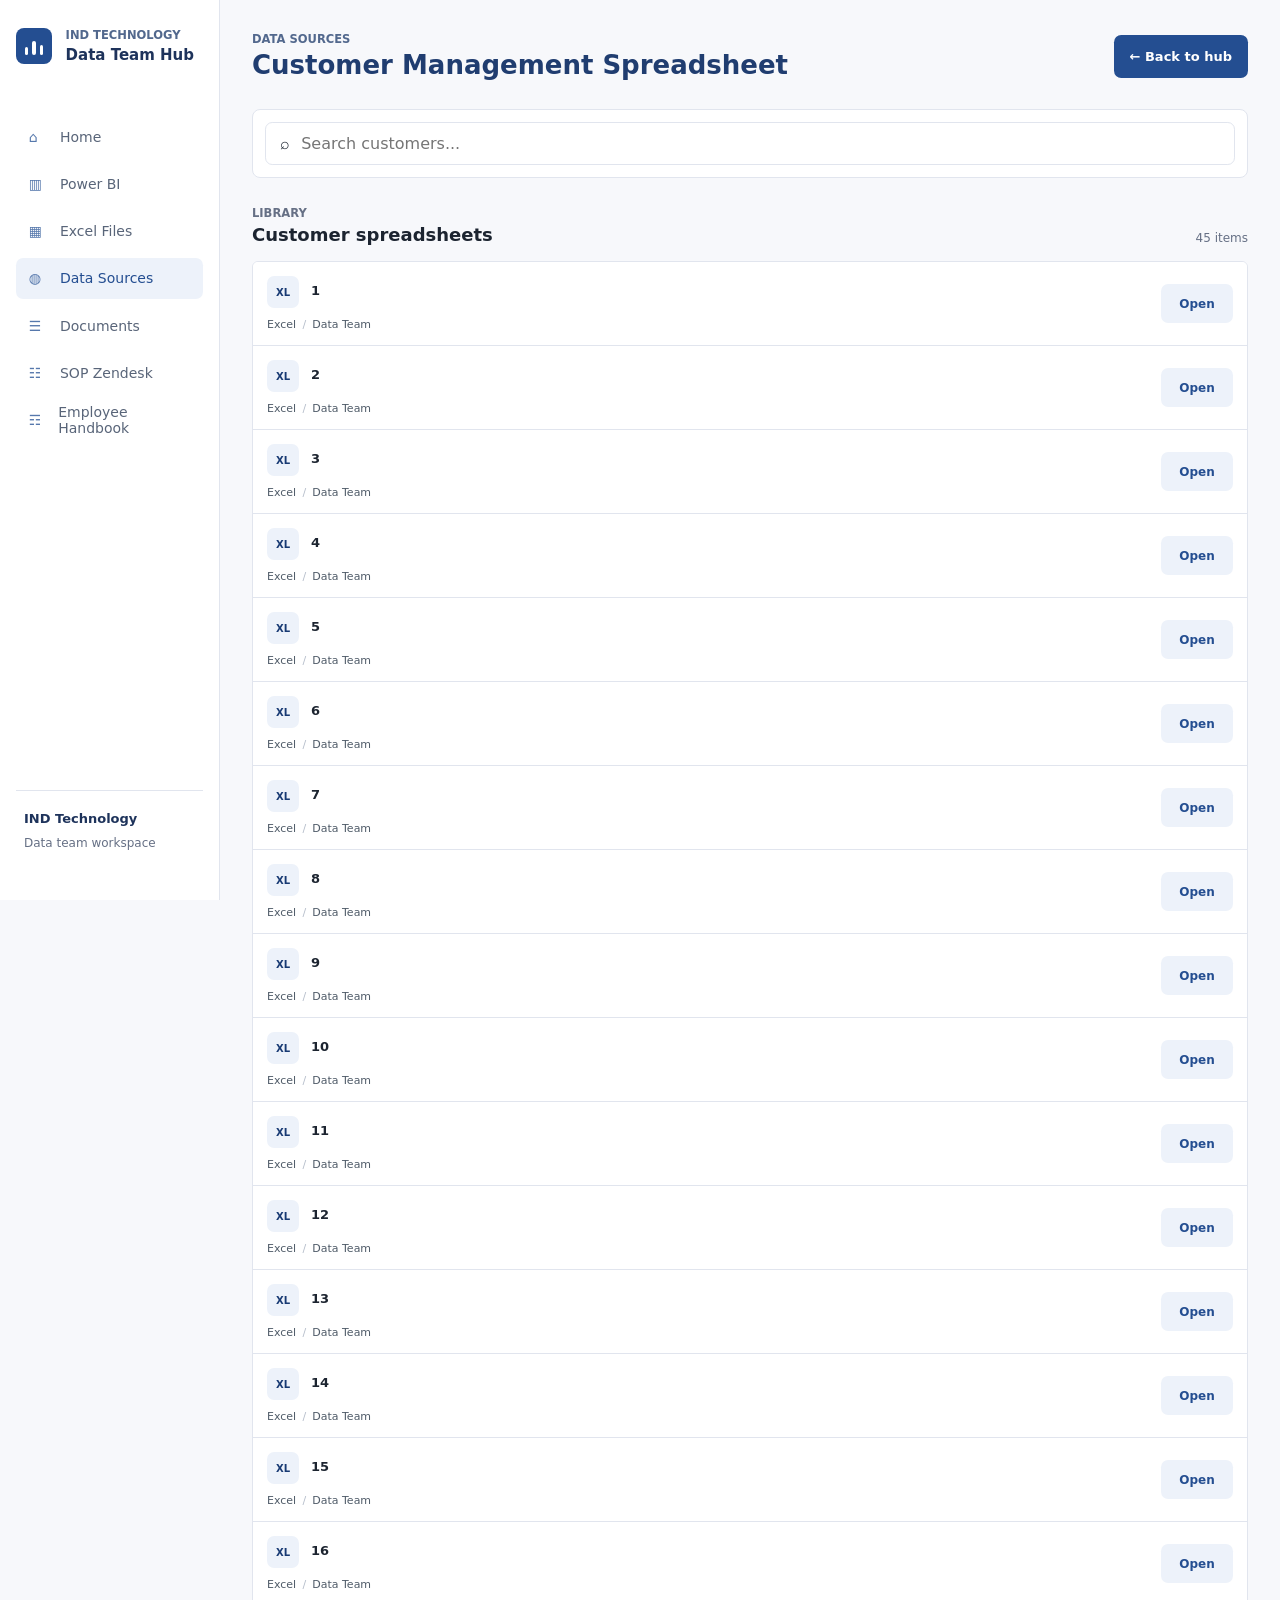
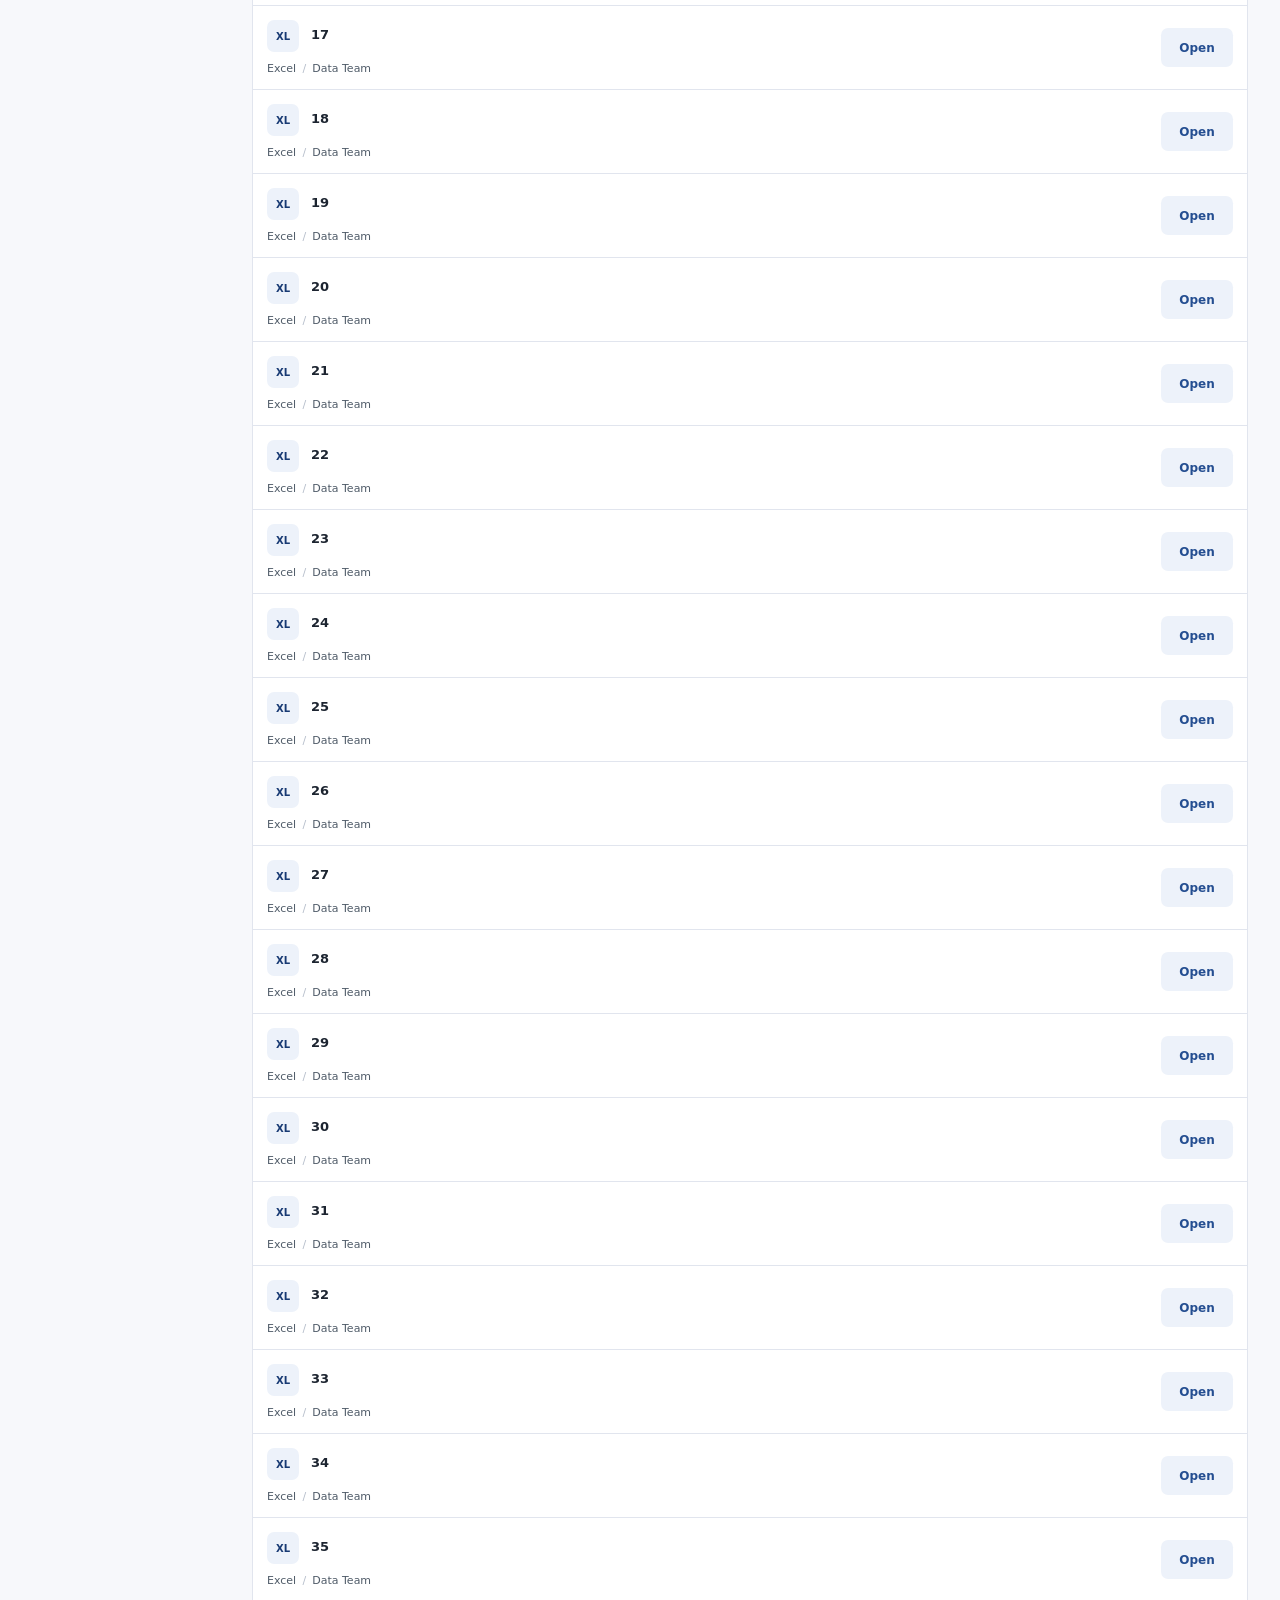
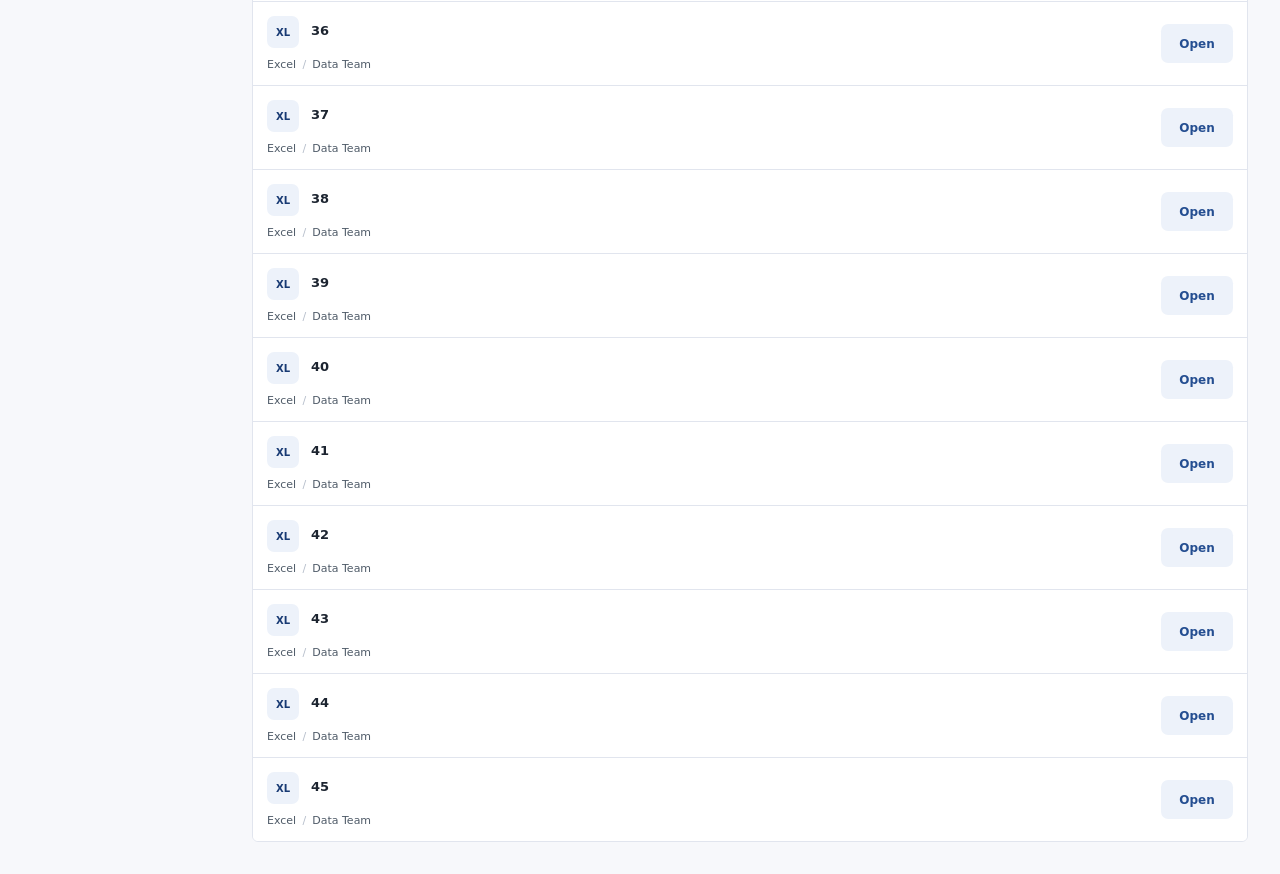
==== customer_management.html @ 73b60692 "Add Customer Management Spreadsheet list page" ====
<!doctype html>
<html lang="en">
  <head>
    <meta charset="utf-8" />
    <meta name="viewport" content="width=device-width, initial-scale=1" />
    <title>Customer Management Spreadsheet | Data Team Hub</title>
    <link rel="stylesheet" href="styles.css" />
    <link rel="stylesheet" href="ind-theme.css" />
  </head>
  <body>
    <div class="app-shell">
      <aside class="sidebar" aria-label="Data Team Hub navigation">
        <div class="brand">
          <div class="brand-mark" aria-hidden="true">
            <span></span>
            <span></span>
            <span></span>
          </div>
          <div>
            <p class="eyebrow">IND Technology</p>
            <h1>Data Team Hub</h1>
          </div>
        </div>

        <nav class="nav-list" aria-label="Hub sections">
          <a class="nav-item" href="index.html">
            <span class="icon" aria-hidden="true">⌂</span>
            Home
          </a>
          <a class="nav-item" href="index.html#power-bi">
            <span class="icon" aria-hidden="true">▥</span>
            Power BI
          </a>
          <a class="nav-item" href="index.html#excel">
            <span class="icon" aria-hidden="true">▦</span>
            Excel Files
          </a>
          <a class="nav-item active" href="index.html#data-sources">
            <span class="icon" aria-hidden="true">◍</span>
            Data Sources
          </a>
          <a class="nav-item" href="index.html#docs">
            <span class="icon" aria-hidden="true">☰</span>
            Documents
          </a>
          <a class="nav-item" href="sop.html">
            <span class="icon" aria-hidden="true">&#9783;</span>
            SOP Zendesk
          </a>
          <a class="nav-item" href="https://indthandbook.com/login/" target="_blank" rel="noopener noreferrer">
            <span class="icon" aria-hidden="true">&#9782;</span>
            Employee Handbook
          </a>
        </nav>

        <div class="sidebar-note">
          <p>IND Technology</p>
          <span>Data team workspace</span>
        </div>
      </aside>

      <main class="main">
        <header class="topbar">
          <div>
            <p class="eyebrow">Data Sources</p>
            <h2>Customer Management Spreadsheet</h2>
          </div>
          <a class="primary-button" href="index.html">&#8592; Back to hub</a>
        </header>

        <section class="toolbar" aria-label="Search">
          <label class="search-box">
            <span aria-hidden="true">⌕</span>
            <input id="customerSearch" type="search" placeholder="Search customers..." />
          </label>
        </section>

        <section class="content-grid" style="grid-template-columns: 1fr;">
          <div class="resource-area">
          <div class="section-heading">
            <div>
              <p class="eyebrow">Library</p>
              <h3>Customer spreadsheets</h3>
            </div>
            <span id="customerCount">0 items</span>
          </div>
          <div class="resource-grid" id="customerList" aria-live="polite"></div>
          <div class="empty-state" id="customerEmpty" hidden>
            <h3>No matching customers</h3>
            <p>Try a different keyword.</p>
          </div>
          </div>
        </section>
      </main>
    </div>

    <script>
      // Replace each name and url with the real customer name and Excel link
      const customerSheets = [
        { name: "1", url: "#" },
        { name: "2", url: "#" },
        { name: "3", url: "#" },
        { name: "4", url: "#" },
        { name: "5", url: "#" },
        { name: "6", url: "#" },
        { name: "7", url: "#" },
        { name: "8", url: "#" },
        { name: "9", url: "#" },
        { name: "10", url: "#" },
        { name: "11", url: "#" },
        { name: "12", url: "#" },
        { name: "13", url: "#" },
        { name: "14", url: "#" },
        { name: "15", url: "#" },
        { name: "16", url: "#" },
        { name: "17", url: "#" },
        { name: "18", url: "#" },
        { name: "19", url: "#" },
        { name: "20", url: "#" },
        { name: "21", url: "#" },
        { name: "22", url: "#" },
        { name: "23", url: "#" },
        { name: "24", url: "#" },
        { name: "25", url: "#" },
        { name: "26", url: "#" },
        { name: "27", url: "#" },
        { name: "28", url: "#" },
        { name: "29", url: "#" },
        { name: "30", url: "#" },
        { name: "31", url: "#" },
        { name: "32", url: "#" },
        { name: "33", url: "#" },
        { name: "34", url: "#" },
        { name: "35", url: "#" },
        { name: "36", url: "#" },
        { name: "37", url: "#" },
        { name: "38", url: "#" },
        { name: "39", url: "#" },
        { name: "40", url: "#" },
        { name: "41", url: "#" },
        { name: "42", url: "#" },
        { name: "43", url: "#" },
        { name: "44", url: "#" },
        { name: "45", url: "#" }
      ];

      const list = document.querySelector("#customerList");
      const search = document.querySelector("#customerSearch");
      const count = document.querySelector("#customerCount");
      const empty = document.querySelector("#customerEmpty");

      function escapeHtml(value) {
        return String(value ?? "")
          .replaceAll("&", "&amp;")
          .replaceAll("<", "&lt;")
          .replaceAll(">", "&gt;")
          .replaceAll('"', "&quot;")
          .replaceAll("'", "&#039;");
      }

      function safeUrl(url) {
        try {
          const parsed = new URL(url);
          return parsed.protocol === "https:" ? parsed.href : "";
        } catch {
          return "";
        }
      }

      function renderCustomers() {
        const keyword = search.value.trim().toLowerCase();
        const visible = customerSheets.filter((item) => item.name.toLowerCase().includes(keyword));
        count.textContent = `${visible.length} ${visible.length === 1 ? "item" : "items"}`;
        empty.hidden = visible.length > 0;
        list.innerHTML = visible
          .map((item) => {
            const url = safeUrl(item.url);
            const action = url
              ? `<a class="open-link" href="${escapeHtml(url)}" target="_blank" rel="noreferrer">Open</a>`
              : `<a class="open-link" href="#" onclick="return false">Open</a>`;
            return `
              <article class="resource-card">
                <div class="card-top">
                  <div class="card-icon" aria-hidden="true">XL</div>
                  <div><h4>${escapeHtml(item.name)}</h4></div>
                </div>
                <div class="meta-row">
                  <span>Excel</span>
                  <span>Data Team</span>
                </div>
                ${action}
              </article>`;
          })
          .join("");
      }

      search.addEventListener("input", renderCustomers);
      renderCustomers();
    </script>
  </body>
</html>
---- styles.css ----
:root {
  --bg: #f6f7f4;
  --panel: #ffffff;
  --panel-soft: #eef3ef;
  --ink: #1c2430;
  --muted: #697383;
  --line: #d9dfd7;
  --accent: #0c7a75;
  --accent-dark: #075f5b;
  --warning: #b55b26;
  --blue: #3b6ea8;
  --green: #287a45;
  --shadow: 0 18px 50px rgba(25, 38, 52, 0.1);
  font-family: Inter, ui-sans-serif, system-ui, -apple-system, BlinkMacSystemFont, "Segoe UI", sans-serif;
}


* {
  box-sizing: border-box;
}

body {
  margin: 0;
  min-height: 100vh;
  background:
    linear-gradient(135deg, rgba(12, 122, 117, 0.08), transparent 32rem),
    var(--bg);
  color: var(--ink);
}

button,
input,
select,
textarea {
  font: inherit;
}

a {
  color: inherit;
  text-decoration: none;
}

.app-shell {
  display: grid;
  grid-template-columns: 17rem minmax(0, 1fr);
  min-height: 100vh;
}

.sidebar {
  position: sticky;
  top: 0;
  height: 100vh;
  display: flex;
  flex-direction: column;
  gap: 1.5rem;
  padding: 1.25rem;
  background: #16212c;
  color: #f8faf8;
}

.brand {
  display: flex;
  align-items: center;
  gap: 0.85rem;
}

.brand-mark {
  width: 2.8rem;
  height: 2.8rem;
  display: grid;
  grid-template-columns: repeat(3, 1fr);
  align-items: end;
  gap: 0.25rem;
  padding: 0.55rem;
  border-radius: 0.5rem;
  background: #f6c85f;
}

.brand-mark span {
  display: block;
  border-radius: 0.2rem;
  background: #16212c;
}

.brand-mark span:nth-child(1) {
  height: 42%;
}

.brand-mark span:nth-child(2) {
  height: 75%;
}

.brand-mark span:nth-child(3) {
  height: 58%;
}

.eyebrow {
  margin: 0 0 0.25rem;
  color: var(--muted);
  font-size: 0.72rem;
  font-weight: 800;
  letter-spacing: 0;
  text-transform: uppercase;
}

.sidebar .eyebrow {
  color: #9fafbe;
}

h1,
h2,
h3,
p {
  margin-top: 0;
}

h1 {
  margin-bottom: 0;
  font-size: 1.15rem;
}

.nav-list {
  display: grid;
  gap: 0.35rem;
}

.nav-item {
  display: flex;
  align-items: center;
  gap: 0.7rem;
  min-height: 2.6rem;
  padding: 0 0.8rem;
  border-radius: 0.45rem;
  color: #cdd6df;
}

.nav-item:hover,
.nav-item.active {
  background: rgba(255, 255, 255, 0.1);
  color: #ffffff;
}

.icon {
  width: 1.25rem;
  color: #f6c85f;
}

.sidebar-note {
  margin-top: auto;
  padding: 1rem;
  border: 1px solid rgba(255, 255, 255, 0.14);
  border-radius: 0.5rem;
  background: rgba(255, 255, 255, 0.06);
}

.sidebar-note p {
  margin-bottom: 0.35rem;
  font-weight: 800;
}

.sidebar-note span {
  color: #c8d2dc;
  font-size: 0.88rem;
  line-height: 1.45;
}

.main {
  padding: 1.4rem;
}

.topbar,
.hero-panel,
.tool-strip,
.toolbar,
.content-grid {
  max-width: 78rem;
  margin: 0 auto;
}

.topbar {
  display: flex;
  align-items: center;
  justify-content: space-between;
  gap: 1rem;
  margin-bottom: 1rem;
}

.topbar h2 {
  max-width: 48rem;
  margin-bottom: 0;
  font-size: 1.75rem;
  line-height: 1.05;
}

.primary-button,
.secondary-button,
.icon-button {
  border: 0;
  border-radius: 0.45rem;
  cursor: pointer;
}

.primary-button {
  display: inline-flex;
  align-items: center;
  justify-content: center;
  gap: 0.45rem;
  min-height: 2.7rem;
  padding: 0 1rem;
  background: var(--accent);
  color: #ffffff;
  font-weight: 800;
}

.primary-button:hover {
  background: var(--accent-dark);
}

.secondary-button {
  min-height: 2.7rem;
  padding: 0 1rem;
  background: #e7ece7;
  color: var(--ink);
  font-weight: 800;
}

.icon-button {
  width: 2.25rem;
  height: 2.25rem;
  background: #edf1ee;
  color: var(--ink);
  font-size: 1.35rem;
}

.hero-panel {
  display: grid;
  grid-template-columns: minmax(0, 1fr) 25rem;
  gap: 1rem;
  padding: 1.4rem;
  border: 1px solid var(--line);
  border-radius: 0.5rem;
  background:
    radial-gradient(circle at 88% 8%, rgba(246, 200, 95, 0.28), transparent 16rem),
    linear-gradient(135deg, #ffffff, #eef4f2);
  box-shadow: var(--shadow);
}

.hero-copy h3 {
  max-width: 44rem;
  margin-bottom: 0;
  font-size: 1.65rem;
  line-height: 1.05;
}

.status-pill {
  display: inline-flex;
  min-height: 1.9rem;
  align-items: center;
  padding: 0 0.7rem;
  border-radius: 999px;
  background: #dcefeb;
  color: var(--accent-dark);
  font-weight: 800;
  font-size: 0.82rem;
}

.quick-stats {
  display: grid;
  grid-template-columns: repeat(3, 1fr);
  gap: 0.65rem;
  align-content: end;
}

.quick-stats article {
  min-height: 7rem;
  padding: 1rem;
  border: 1px solid var(--line);
  border-radius: 0.45rem;
  background: rgba(255, 255, 255, 0.72);
}

.quick-stats span {
  display: block;
  margin-bottom: 0.4rem;
  font-size: 2rem;
  font-weight: 900;
}

.quick-stats p {
  margin-bottom: 0;
  color: var(--muted);
}

.toolbar {
  display: flex;
  align-items: center;
  justify-content: space-between;
  gap: 1rem;
  margin-top: 1rem;
  padding: 0.8rem;
  border: 1px solid var(--line);
  border-radius: 0.5rem;
  background: rgba(255, 255, 255, 0.78);
}

.tool-strip {
  margin-top: 1rem;
  padding: 1rem;
  border: 1px solid var(--line);
  border-radius: 0.5rem;
  background: rgba(255, 255, 255, 0.86);
}

.tool-grid {
  display: grid;
  grid-template-columns: repeat(3, minmax(0, 1fr));
  gap: 0.8rem;
}

.tool-card {
  display: grid;
  gap: 1rem;
  min-height: 12rem;
  padding: 1rem;
  border: 1px solid var(--line);
  border-radius: 0.5rem;
  background: #ffffff;
}

.tool-type {
  display: inline-flex;
  min-height: 1.7rem;
  align-items: center;
  padding: 0 0.55rem;
  border-radius: 999px;
  background: #dcefeb;
  color: var(--accent-dark);
  font-size: 0.78rem;
  font-weight: 900;
}

.tool-card h4 {
  margin: 0.75rem 0 0.35rem;
  font-size: 1.1rem;
}

.tool-card p {
  margin-bottom: 0;
  color: var(--muted);
  line-height: 1.45;
}

.tool-action {
  align-self: end;
  display: inline-flex;
  align-items: center;
  justify-content: center;
  min-height: 2.5rem;
  border: 0;
  border-radius: 0.45rem;
  background: var(--accent);
  color: #ffffff;
  cursor: pointer;
  font-weight: 900;
}

.tool-action:hover {
  background: var(--accent-dark);
}

.tool-action.missing-link-button {
  background: #dbe1de;
  color: #6f7a84;
}

.search-box {
  flex: 1;
  display: flex;
  align-items: center;
  gap: 0.6rem;
  min-width: 12rem;
  min-height: 2.7rem;
  padding: 0 0.85rem;
  border: 1px solid var(--line);
  border-radius: 0.45rem;
  background: #ffffff;
}

.search-box input {
  width: 100%;
  border: 0;
  outline: 0;
  color: var(--ink);
}

.filter-tabs {
  display: flex;
  flex-wrap: wrap;
  gap: 0.45rem;
}

.filter-tabs button {
  min-height: 2.45rem;
  padding: 0 0.8rem;
  border: 1px solid var(--line);
  border-radius: 999px;
  background: #ffffff;
  color: var(--muted);
  cursor: pointer;
  font-weight: 800;
}

.filter-tabs button.active {
  border-color: var(--accent);
  background: #dcefeb;
  color: var(--accent-dark);
}

.content-grid {
  display: grid;
  grid-template-columns: minmax(0, 1fr) 21rem;
  gap: 1rem;
  margin-top: 1rem;
}

.resource-area,
.side-panel section {
  border: 1px solid var(--line);
  border-radius: 0.5rem;
  background: rgba(255, 255, 255, 0.86);
}

.resource-area {
  padding: 1rem;
}

.side-panel {
  display: grid;
  align-content: start;
  gap: 1rem;
}

.side-panel section {
  padding: 1rem;
}

.section-heading {
  display: flex;
  align-items: end;
  justify-content: space-between;
  gap: 1rem;
  margin-bottom: 1rem;
}

.section-heading h3 {
  margin-bottom: 0;
  font-size: 1.25rem;
}

.section-heading > span {
  color: var(--muted);
  font-weight: 800;
}

.resource-grid {
  display: grid;
  grid-template-columns: repeat(2, minmax(0, 1fr));
  gap: 0.8rem;
}

.resource-card {
  display: grid;
  gap: 0.85rem;
  min-height: 13.5rem;
  padding: 1rem;
  border: 1px solid var(--line);
  border-radius: 0.5rem;
  background: var(--panel);
}

.resource-card:hover {
  border-color: rgba(12, 122, 117, 0.55);
  box-shadow: 0 12px 30px rgba(31, 46, 60, 0.08);
}

.card-top {
  display: flex;
  align-items: flex-start;
  gap: 0.75rem;
}

.card-icon {
  width: 2.6rem;
  height: 2.6rem;
  display: grid;
  place-items: center;
  flex: 0 0 auto;
  border-radius: 0.45rem;
  background: var(--panel-soft);
  color: var(--accent-dark);
  font-weight: 900;
}

.resource-card h4 {
  margin: 0 0 0.25rem;
  font-size: 1.05rem;
}

.resource-card p {
  margin-bottom: 0;
  color: var(--muted);
  line-height: 1.45;
}

.meta-row,
.tag-row {
  display: flex;
  flex-wrap: wrap;
  gap: 0.4rem;
}

.meta-row span,
.tag-row span {
  display: inline-flex;
  min-height: 1.75rem;
  align-items: center;
  padding: 0 0.55rem;
  border-radius: 999px;
  background: #edf1ee;
  color: #4f5b68;
  font-size: 0.8rem;
  font-weight: 800;
}

.open-link {
  align-self: end;
  display: inline-flex;
  align-items: center;
  justify-content: center;
  min-height: 2.45rem;
  border-radius: 0.45rem;
  background: #16212c;
  color: #ffffff;
  font-weight: 800;
}

.open-link.missing-link-button {
  background: #dbe1de;
  color: #6f7a84;
}

.open-link.missing-link-button:hover {
  background: #cfd8d4;
  color: #354150;
}

button.quick-link {
  width: 100%;
  border: 1px solid var(--line);
  color: inherit;
  cursor: pointer;
  text-align: left;
}

.quick-links {
  display: grid;
  gap: 0.55rem;
}

.quick-link {
  display: grid;
  gap: 0.25rem;
  padding: 0.8rem;
  border: 1px solid var(--line);
  border-radius: 0.45rem;
  background: #ffffff;
}

.quick-link strong {
  font-size: 0.95rem;
}

.quick-link span {
  color: var(--muted);
  font-size: 0.82rem;
}

.contact-list {
  display: grid;
  gap: 0.75rem;
  padding: 0;
  margin: 0;
  list-style: none;
}

.contact-list li {
  display: grid;
  gap: 0.25rem;
}

.contact-list span {
  color: var(--accent-dark);
  font-weight: 900;
}

.contact-list p {
  margin-bottom: 0;
  color: var(--muted);
  line-height: 1.4;
}

.empty-state {
  padding: 2.5rem 1rem;
  text-align: center;
  color: var(--muted);
}

.resource-dialog {
  width: min(35rem, calc(100vw - 2rem));
  border: 0;
  border-radius: 0.5rem;
  padding: 0;
  box-shadow: var(--shadow);
}

.resource-dialog::backdrop {
  background: rgba(22, 33, 44, 0.55);
}

.resource-dialog form {
  display: grid;
  gap: 0.9rem;
  padding: 1.25rem;
}

.dialog-header {
  display: flex;
  align-items: center;
  justify-content: space-between;
}

.dialog-header h3 {
  margin-bottom: 0;
}

.resource-dialog label {
  display: grid;
  gap: 0.35rem;
  color: #354150;
  font-weight: 800;
}

.resource-dialog input,
.resource-dialog select,
.resource-dialog textarea {
  width: 100%;
  border: 1px solid var(--line);
  border-radius: 0.45rem;
  padding: 0.7rem 0.75rem;
  color: var(--ink);
}

.dialog-actions {
  display: flex;
  justify-content: space-between;
  gap: 0.75rem;
}

@media (max-width: 980px) {
  .app-shell,
  .hero-panel,
  .tool-grid,
  .content-grid {
    grid-template-columns: 1fr;
  }

  .sidebar {
    position: static;
    height: auto;
  }

  .nav-list {
    grid-template-columns: repeat(2, minmax(0, 1fr));
  }

  .toolbar,
  .topbar {
    align-items: stretch;
    flex-direction: column;
  }
}

@media (max-width: 680px) {
  .main {
    padding: 1rem;
  }

  .resource-grid,
  .quick-stats,
  .nav-list {
    grid-template-columns: 1fr;
  }

  .dialog-actions {
    flex-direction: column-reverse;
  }
}
---- ind-theme.css ----
/* IND workspace theme. */
.nav-group { min-width: 0; }
.nav-group > summary { cursor: pointer; list-style: none; }
.nav-group > summary::-webkit-details-marker { display: none; }
.nav-chevron { margin-left: auto; flex: 0 0 12px; text-align: center; font-size: 22px; line-height: 1; transition: transform 150ms ease; }
.nav-group[open] .nav-chevron { transform: rotate(90deg); }
.nav-group[open] > summary { color: #244e91; background: #edf2fa; }
.nav-submenu { margin: 6px 0 8px 22px; padding-left: 12px; border-left: 1px solid #d5deed; display: grid; gap: 4px; }
.nav-submenu .nav-item { font-size: 13px; min-height: 36px; padding: 8px 10px; line-height: 1.4; overflow-wrap: anywhere; }
.nav-group > summary:focus-visible { outline: 3px solid #8274ad; outline-offset: 3px; }
@media(prefers-reduced-motion: reduce) { .nav-chevron { transition: none; } }
.sop-page { max-width: 1060px; margin: 0 auto; padding: 32px 20px; min-height: calc(100vh - 100px); }
.back-link { display: inline-block; color: #244e91; font-size: 13px; margin-bottom: 32px; }
.sop-page-header { margin-bottom: 28px; }
.sop-page-header h1 { font-size: 28px; color: #203d70; }
.sop-section { max-width: 78rem; margin: 0 auto 28px; scroll-margin-top: 20px; }
.sop-search { max-width: 480px; margin-bottom: 16px; font-size: 12px; }
.sop-list { background: white; border: 1px solid var(--line); border-radius: 6px; overflow: hidden; }
.sop-row { display: flex; align-items: center; gap: 16px; padding: 16px; border-bottom: 1px solid var(--line); }
.sop-row:last-child { border-bottom: 0; }
.sop-number { flex: 0 0 40px; color: #6a5995; font-size: 12px; font-weight: 600; }
.sop-title { flex: 1; min-width: 0; }
.sop-title h4 { margin: 0 0 5px; font-size: 14px; line-height: 1.4; overflow-wrap: anywhere; }
.sop-title p, .save-note { margin: 0; color: var(--muted); font-size: 12px; line-height: 1.5; }
.sop-actions { display: flex; gap: 8px; flex-wrap: wrap; }
.word-link { display: inline-flex; align-items: center; justify-content: center; }
@media(max-width:650px) { .sop-row { flex-wrap: wrap; gap: 12px; } .sop-title { flex-basis: calc(100% - 60px); } .sop-actions { width: 100%; } .sop-actions > * { flex: 1; } }
body { background: #f7f8fb; }
:root { --accent: #244e91; --accent-dark: #183a73; --line: #e1e5ee; --muted: #667085; --panel-soft: #edf2fa; --shadow: none; }
.app-shell { grid-template-columns: 220px minmax(0, 1fr); }
.sidebar { background: white; color: #1e335b; border-right: 1px solid var(--line); padding: 28px 16px; }
.sidebar .eyebrow { color: #52688d; }
.brand { align-items: flex-start; }
.brand-mark { background: #244e91; width: 36px; height: 36px; }
.brand-mark span { background: white; }
.brand h1 { font-size: 15px; }
.nav-list { margin-top: 28px; }
.nav-item { color: #596579; font-size: 14px; }
.nav-item.active, .nav-item:hover { background: #edf2fa; color: #244e91; }
.icon { color: #5678ac; }
.sidebar-note { border: 0; border-top: 1px solid var(--line); border-radius: 0; background: transparent; padding: 20px 8px; }
.sidebar-note p { font-size: 13px; }
.sidebar-note span { color: #667085; font-size: 12px; }
.main { padding: 32px; min-width: 0; }
.topbar { margin-bottom: 28px; }
.topbar .eyebrow { color: #52688d; }
.topbar h2 { font-size: 26px; line-height: 1.2; color: #203d70; }
.primary-button, .secondary-button { font-size: 13px; font-weight: 600; }
.hero-panel { border: 0; border-left: 4px solid #8274ad; border-radius: 0; background: #eef2f9; padding: 24px; grid-template-columns: minmax(0, 1fr) 280px; align-items: center; }
.hero-copy h3 { font-size: 22px; line-height: 1.35; color: #203d70; }
.status-pill { background: transparent; color: #6a5995; padding: 0; border-radius: 0; font-size: 11px; margin-bottom: 10px; }
.quick-stats article { background: transparent; border: 0; border-left: 1px solid #cdd7e7; border-radius: 0; min-height: 60px; padding: 4px 12px; }
.quick-stats span { font-size: 23px; color: #244e91; }
.quick-stats p { font-size: 11px; }
.tool-strip { padding: 30px 0; border: 0; border-radius: 0; background: transparent; }
.section-heading h3 { font-size: 18px; }
.section-heading > span { font-size: 12px; font-weight: 500; }
.tool-grid { grid-template-columns: repeat(3, minmax(0, 1fr)); }
.tool-card { border-top: 3px solid #244e91; min-height: 180px; gap: 18px; }
.tool-card:nth-child(2) { border-top-color: #8274ad; }
.tool-card:nth-child(3) { border-top-color: #38938d; }
.tool-card h4 { font-size: 16px; line-height: 1.4; overflow-wrap: anywhere; }
.tool-card p { font-size: 13px; }
.tool-type { background: transparent; color: #667085; padding: 0; font-size: 10px; border-radius: 0; min-height: auto; text-transform: uppercase; }
.tool-action { font-size: 13px; font-weight: 600; }
.toolbar { flex-wrap: wrap; background: white; padding: 12px; }
.search-box { min-width: min(100%, 240px); }
.filter-tabs { gap: 4px; }
.filter-tabs button { border: 0; border-radius: 4px; font-size: 12px; font-weight: 600; padding: 0 10px; }
.filter-tabs button.active { background: #edf2fa; color: #244e91; }
.content-grid { grid-template-columns: minmax(0, 1fr) 240px; gap: 24px; margin-top: 28px; }
.resource-area, .side-panel section { border: 0; border-radius: 0; background: transparent; padding: 0; }
.resource-grid { grid-template-columns: 1fr; gap: 0; background: white; border: 1px solid var(--line); border-radius: 6px; overflow: hidden; }
.resource-card { grid-template-columns: minmax(0, 1fr) 72px; align-items: center; min-height: 76px; border: 0; border-bottom: 1px solid var(--line); border-radius: 0; gap: 10px; padding: 14px; }
.resource-card:last-child { border-bottom: 0; }
.resource-card:hover { box-shadow: none; background: #f9faff; }
.resource-card h4 { font-size: 13px; overflow-wrap: anywhere; }
.resource-card .card-top p { display: none; }
.resource-card .meta-row { grid-column: 1; }
.meta-row span { background: transparent; padding: 0; min-height: auto; font-size: 11px; font-weight: 400; }
.meta-row span + span:before { content: '/'; margin-right: 6px; color: #b6becb; }
.tag-row { display: none; }
.card-top { align-items: center; }
.card-icon { width: 32px; height: 32px; font-size: 10px; }
.open-link { grid-column: 2; grid-row: 1 / span 2; align-self: center; background: #edf2fa; color: #244e91; font-size: 12px; border: 0; cursor: pointer; }
.quick-link { border: 0; border-bottom: 1px solid var(--line); border-radius: 0; padding: 14px 0; background: transparent; }
button.quick-link { border: 0; border-bottom: 1px solid var(--line); }
.quick-link strong { font-size: 13px; overflow-wrap: anywhere; }
.quick-link span { font-size: 11px; }
.contact-list p { font-size: 12px; }
.contact-list span { font-size: 13px; }
.side-panel { gap: 32px; }
.hub-footer { display: flex; justify-content: space-between; align-items: center; gap: 16px; padding: 20px 32px; border-top: 1px solid var(--line); font-size: 12px; color: #667085; }
button:focus-visible, a:focus-visible, input:focus-visible { outline: 3px solid #8274ad; outline-offset: 3px; }
@media(max-width:1100px) { .content-grid { grid-template-columns: 1fr; } .side-panel { grid-template-columns: repeat(2,minmax(0,1fr)); } }
@media(max-width:800px) { .app-shell { grid-template-columns: 1fr; } .sidebar { position: static; height: auto; padding: 16px; } .sidebar-note { display: none; } .nav-list { display: flex; flex-wrap: wrap; margin-top: 0; } .main { padding: 20px; } .hero-panel { grid-template-columns: 1fr; } .tool-grid { grid-template-columns: repeat(2,minmax(0,1fr)); } }
@media(max-width:520px) { .tool-grid,.side-panel { grid-template-columns: 1fr; } .hero-copy h3 { font-size: 20px; } .quick-stats { grid-template-columns: repeat(3,minmax(0,1fr)); } .hub-footer { flex-wrap: wrap; padding: 20px; } }
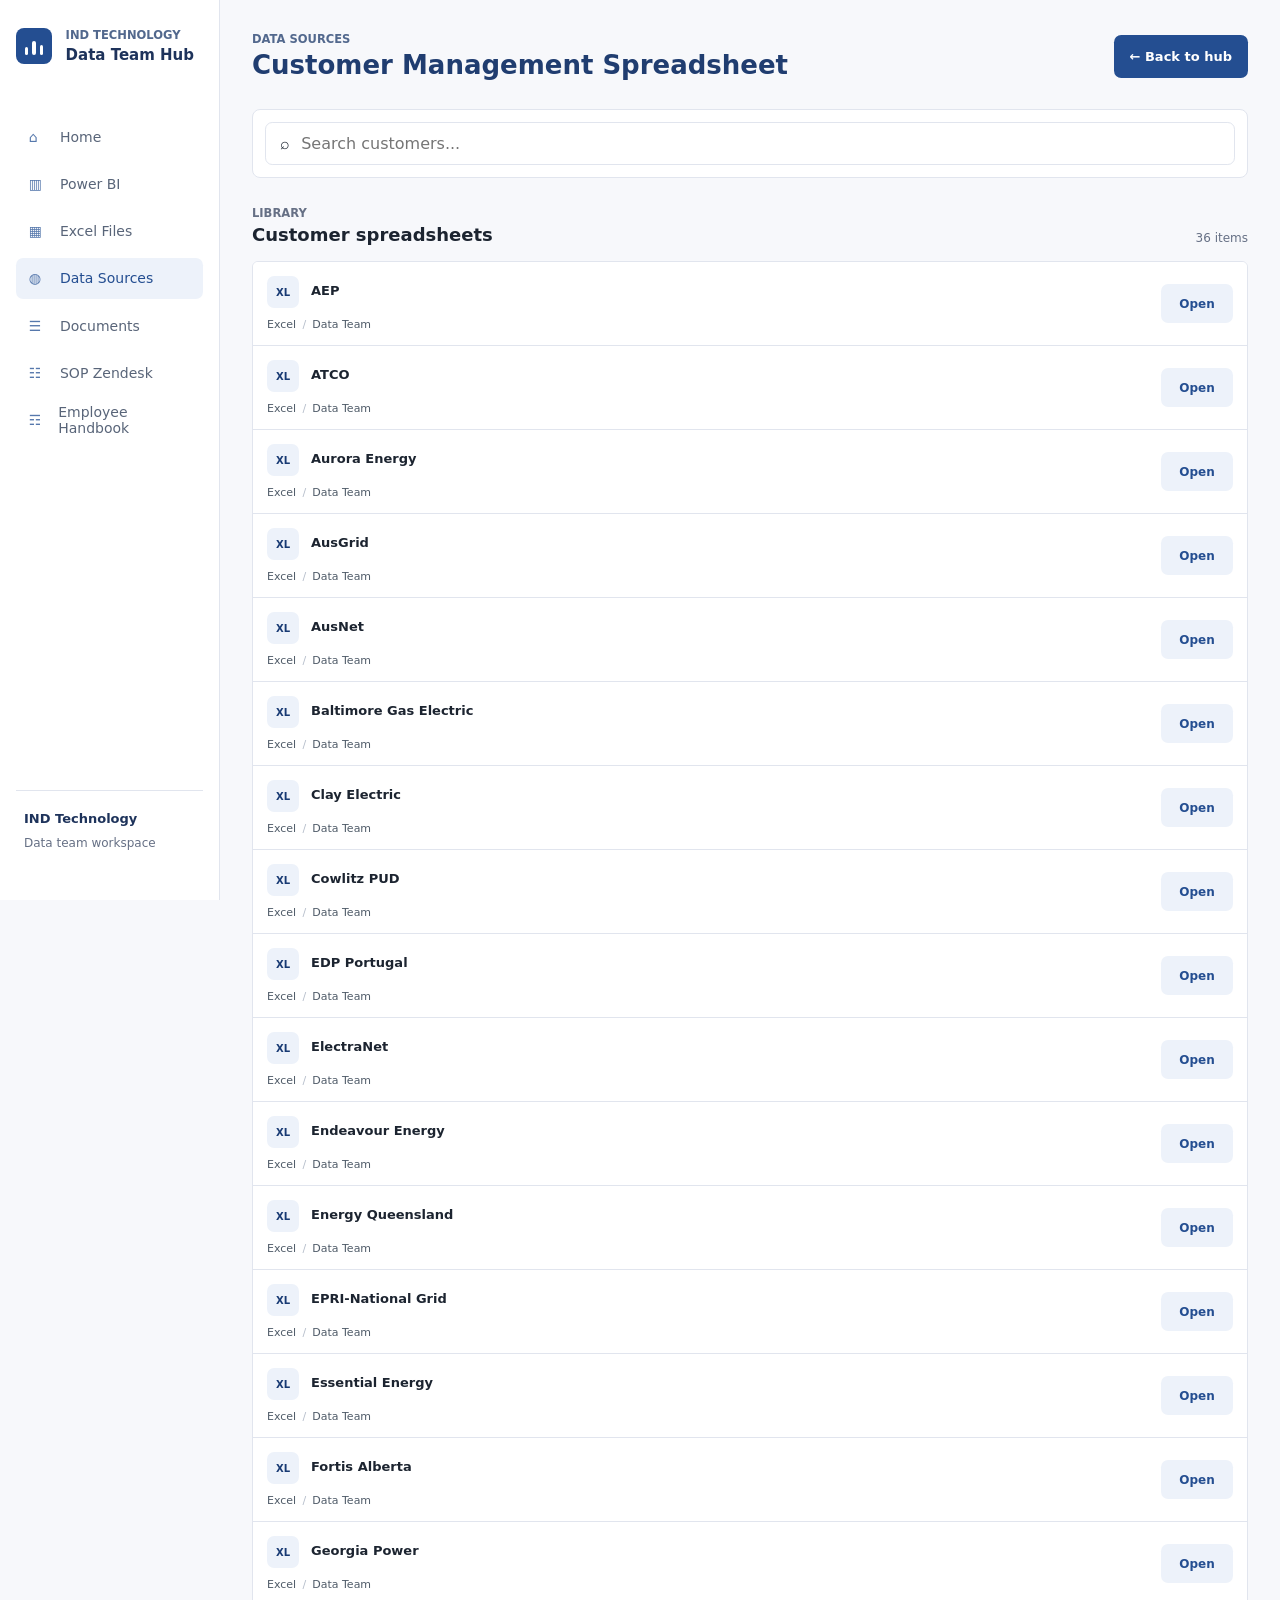
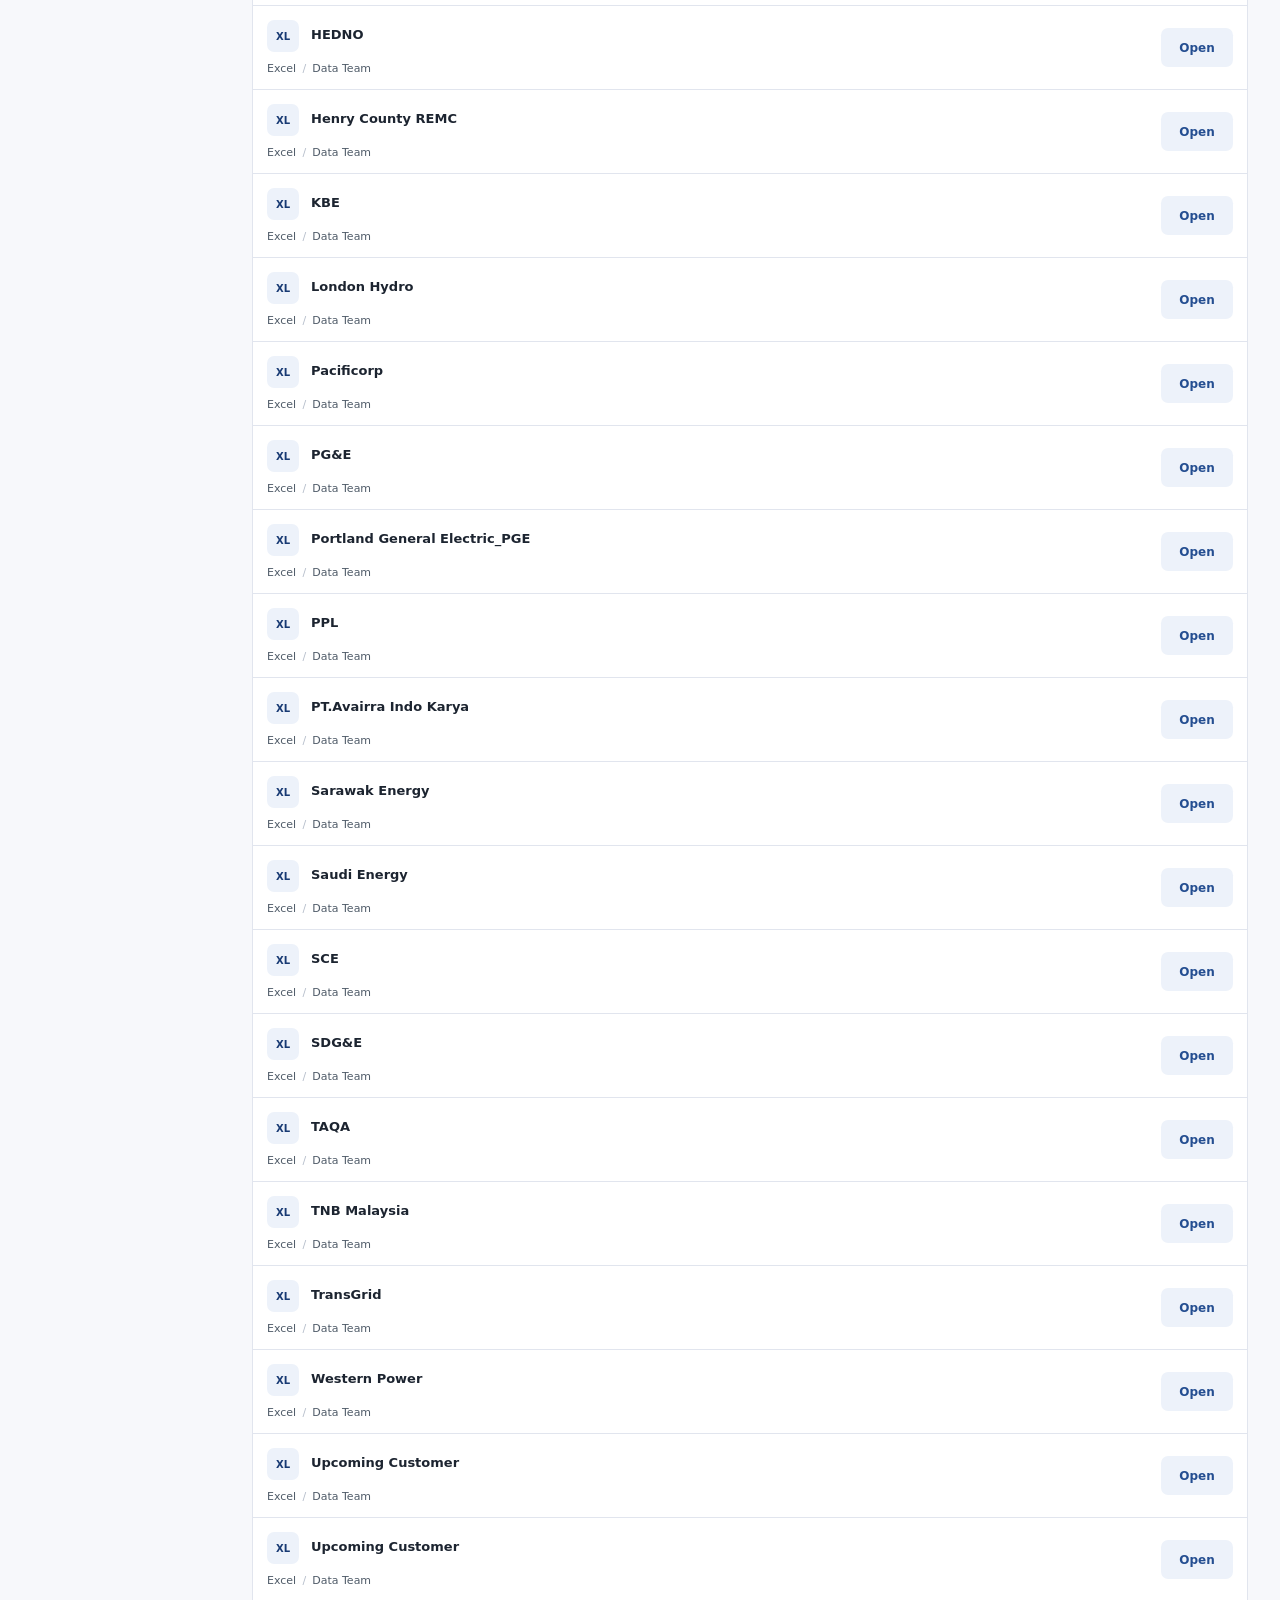
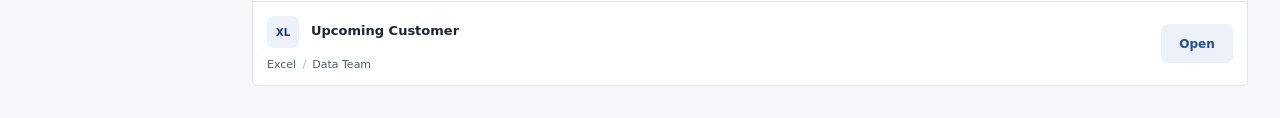
==== commit dd55071b: "Add Customer Management Spreadsheet Link" ====
--- a/customer_management.html
+++ b/customer_management.html
@@ -97,51 +97,42 @@
     <script>
       // Replace each name and url with the real customer name and Excel link
       const customerSheets = [
-        { name: "1", url: "#" },
-        { name: "2", url: "#" },
-        { name: "3", url: "#" },
-        { name: "4", url: "#" },
-        { name: "5", url: "#" },
-        { name: "6", url: "#" },
-        { name: "7", url: "#" },
-        { name: "8", url: "#" },
-        { name: "9", url: "#" },
-        { name: "10", url: "#" },
-        { name: "11", url: "#" },
-        { name: "12", url: "#" },
-        { name: "13", url: "#" },
-        { name: "14", url: "#" },
-        { name: "15", url: "#" },
-        { name: "16", url: "#" },
-        { name: "17", url: "#" },
-        { name: "18", url: "#" },
-        { name: "19", url: "#" },
-        { name: "20", url: "#" },
-        { name: "21", url: "#" },
-        { name: "22", url: "#" },
-        { name: "23", url: "#" },
-        { name: "24", url: "#" },
-        { name: "25", url: "#" },
-        { name: "26", url: "#" },
-        { name: "27", url: "#" },
-        { name: "28", url: "#" },
-        { name: "29", url: "#" },
-        { name: "30", url: "#" },
-        { name: "31", url: "#" },
-        { name: "32", url: "#" },
-        { name: "33", url: "#" },
-        { name: "34", url: "#" },
-        { name: "35", url: "#" },
-        { name: "36", url: "#" },
-        { name: "37", url: "#" },
-        { name: "38", url: "#" },
-        { name: "39", url: "#" },
-        { name: "40", url: "#" },
-        { name: "41", url: "#" },
-        { name: "42", url: "#" },
-        { name: "43", url: "#" },
-        { name: "44", url: "#" },
-        { name: "45", url: "#" }
+        { name: "AEP", url: "https://indtechnologyinc.sharepoint.com/:x:/s/IND.TDataTeam/IQDML0T-S5gTQ65ojEFW3VtCAdtEdGPKETy0KugCN06Lbz0?e=Z4sL8b" },
+        { name: "ATCO", url: "https://indtechnologyinc.sharepoint.com/:x:/s/IND.TDataTeam/IQD4NkfiYdH9RaySt9Q0Lw8xARBmTG3378nFsAkPKPJIRR0?e=NpYXyT" },
+        { name: "Aurora Energy", url: "https://indtechnologyinc.sharepoint.com/:x:/s/IND.TDataTeam/IQDc4CJCaSeTSKnxYm7EDJgeAWfoKqjK3IqTrm8_MiNil98?e=bNnolk" },
+        { name: "AusGrid", url: "https://indtechnologyinc.sharepoint.com/:x:/s/IND.TDataTeam/IQC5EEVvpMtQT7LqdJGhEUMMASSx63xV3Xz-5Tl3mrBqWQQ?e=SJhLfy" },
+        { name: "AusNet ", url: "https://indtechnologyinc.sharepoint.com/:x:/s/IND.TDataTeam/IQAWEVWzIFp4T6r8zzROJll-AReGl8mdDB1v4at-ZxkEY_w?e=OW3jjm" },
+        { name: "Baltimore Gas Electric", url: "https://indtechnologyinc.sharepoint.com/:x:/s/IND.TDataTeam/IQBdl3MJ38UeSoxZ9VIBbJQuAeduB_ckl3bycXOe3I1Sgds?e=HeBwQD" },
+        { name: "Clay Electric", url: "https://indtechnologyinc.sharepoint.com/:x:/s/IND.TDataTeam/IQCBrMpSn_c-SrzrNyufDUkEARalDpErF6FYuKnsTsigRS4?e=wRSv5L" },
+        { name: "Cowlitz PUD", url: "https://indtechnologyinc.sharepoint.com/:x:/s/IND.TDataTeam/IQBbmvPIudVySYHQT3id-P1fARPlklFXvYTy014v6Z3-KYk?e=s2CgbN" },
+        { name: "EDP Portugal", url: "https://indtechnologyinc.sharepoint.com/:x:/s/IND.TDataTeam/IQBG9oB9u_owRII5isSgkrVlAcYh3DLygccQVC9G0VidoqY?e=ZtPn6n" },
+        { name: "ElectraNet", url: "https://indtechnologyinc.sharepoint.com/:x:/s/IND.TDataTeam/IQD8LasKtqWQTIj8kyS372SnAWl8nfFMo_TQTriS0GaQAUQ?e=22Tx0q" },
+        { name: "Endeavour Energy", url: "https://indtechnologyinc.sharepoint.com/:x:/s/IND.TDataTeam/IQCPTTB0nCc_Qq3j_viKoNaAARHDW0jeo2QPmbybB4nTU7c?e=bfnInZ" },
+        { name: "Energy Queensland", url: "https://indtechnologyinc.sharepoint.com/:x:/s/IND.TDataTeam/IQCf_Cq8lkpqQrCddLxOIO8mAXjla_lQf7AQ315Fd6Hvs8o?e=lWCIbG" },
+        { name: "EPRI-National Grid", url: "https://indtechnologyinc.sharepoint.com/:x:/s/IND.TDataTeam/IQBRsFtapDRORIigyawXwj7ZAcizE5X2hQeocEs8qGHF9HM?e=7zJAwj" },
+        { name: "Essential Energy", url: "https://indtechnologyinc.sharepoint.com/:x:/s/IND.TDataTeam/IQBAPQiWsdToSaxUO1EyTxA3AbRFO3ku1Qs4ZzvfRIblOl4?e=qevDcx" },
+        { name: "Fortis Alberta", url: "https://indtechnologyinc.sharepoint.com/:x:/s/IND.TDataTeam/IQDR0-HbDvW7QpjPbUmDH8IHAfvfNWGskxKLtc0mo8AYZDY?e=fjQ0hg" },
+        { name: "Georgia Power", url: "https://indtechnologyinc.sharepoint.com/:x:/s/IND.TDataTeam/IQDJd7O8p6NZQZS5nXkwZrp2AYLHIuiOIWyKu1UvKAdqGm8?e=5rA205" },
+        { name: "HEDNO", url: "https://indtechnologyinc.sharepoint.com/:x:/s/IND.TDataTeam/IQC8Porp4QJfRaN_xRm_yZYAATqVarc0hXWLtDbmKGL0b9Q?e=6P993j" },
+        { name: "Henry County REMC", url: "https://indtechnologyinc.sharepoint.com/:x:/s/IND.TDataTeam/IQDbeng3RW78Q49nh9qTn-1dAXjtyoGTXIHeFB21T5xM8-U?e=4ifazv" },
+        { name: "KBE", url: "https://indtechnologyinc.sharepoint.com/:x:/s/IND.TDataTeam/IQA5JQTgpbzRSbmimi6RXHzDAXvgBZO692gdlycfSIdY6RQ?e=5YMQoI" },
+        { name: "London Hydro", url: "https://indtechnologyinc.sharepoint.com/:x:/s/IND.TDataTeam/IQAArWhgLBQPRI5Wxa1b1RSTAS3wJR-jBXvQzzno89N1q8o?e=LBgtZM" },
+        { name: "Pacificorp", url: "https://indtechnologyinc.sharepoint.com/:x:/s/IND.TDataTeam/IQDvdqCFIfkDQrZH5a247YrLAcTsqAFXMjoeHThnDH7NSQw?e=3LDXNe" },
+        { name: "PG&E", url: "https://indtechnologyinc.sharepoint.com/:x:/s/IND.TDataTeam/IQDqc8qH7D6nS6sp2je8T2PXAfekjeBz0IZy1e-cUeoCknA?e=Pe4qTb" },
+        { name: "Portland General Electric_PGE", url: "https://indtechnologyinc.sharepoint.com/:x:/s/IND.TDataTeam/IQCwvHDQJ05VQIEJd4lb4i1xAXCRaNh7xVZeIKGdyaE7mC4?e=Fhu34g" },
+        { name: "PPL", url: "https://indtechnologyinc.sharepoint.com/:f:/s/IND.TDataTeam/IgBTybl06KCaSpgoQnaQeHQNAbsN2ywP4yIT22RrzzL4fV4?e=3sfMO2" },
+        { name: "PT.Avairra Indo Karya", url: "https://indtechnologyinc.sharepoint.com/:x:/s/IND.TDataTeam/IQAeO9vpkJCjQa1mCMCl5c8lAXfeJlamZEJqCNc1YelVxnU?e=JttRwj" },
+        { name: "Sarawak Energy", url: "https://indtechnologyinc.sharepoint.com/:x:/s/IND.TDataTeam/IQC5ecm5mh8WTJm_-jqecC4kAaGLTvbVk5EsyCz-umZ6-Ew?e=VZzQbv" },
+        { name: "Saudi Energy", url: "https://indtechnologyinc.sharepoint.com/:x:/s/IND.TDataTeam/IQCPQHGSWCMsTo2-oGmNSCBbAeHpn8MoxsNi-_FDv7i0618?e=yy16Xp" },
+        { name: "SCE", url: "https://indtechnologyinc.sharepoint.com/:x:/s/IND.TDataTeam/IQAa9oMJ9rw_TYhMLw0WHBBSAe5mvznuezEpSfL3vC4kKTk?e=aLebqC" },
+        { name: "SDG&E", url: "https://indtechnologyinc.sharepoint.com/:x:/s/IND.TDataTeam/IQDyx7skUJgARbFuDvMN9lkpAfnu4YzHYnWwWVRNBsFhGzM?e=zpQENz" },
+        { name: "TAQA", url: "https://indtechnologyinc.sharepoint.com/:x:/s/IND.TDataTeam/IQCyeUN4OTOcRq-iq8rkZLTMAQDQGScFv9V3APJl0TVx-60?e=hCv481" },
+        { name: "TNB Malaysia", url: "https://indtechnologyinc.sharepoint.com/:x:/s/IND.TDataTeam/IQBrtP0abV_pSqKCWm7vruDqAW1PKxLmkdCOOJ3EIzPOuhE?e=pw9xjO" },
+        { name: "TransGrid", url: "https://indtechnologyinc.sharepoint.com/:x:/s/IND.TDataTeam/IQBUTyVPKMTAQ5uYN5liRMU9AQhigjjsDqADJldFLyZ1oTo?e=2PQGll" },
+        { name: "Western Power", url: "https://indtechnologyinc.sharepoint.com/:x:/s/IND.TDataTeam/IQA6klHC-5XBSZ7UBGflv2krAU25ZXTZfUJkcT13oPUs72M?e=tp7lMe" },
+        { name: "Upcoming Customer", url: "#" },
+        { name: "Upcoming Customer", url: "#" },
+        { name: "Upcoming Customer", url: "#" }
       ];
 
       const list = document.querySelector("#customerList");
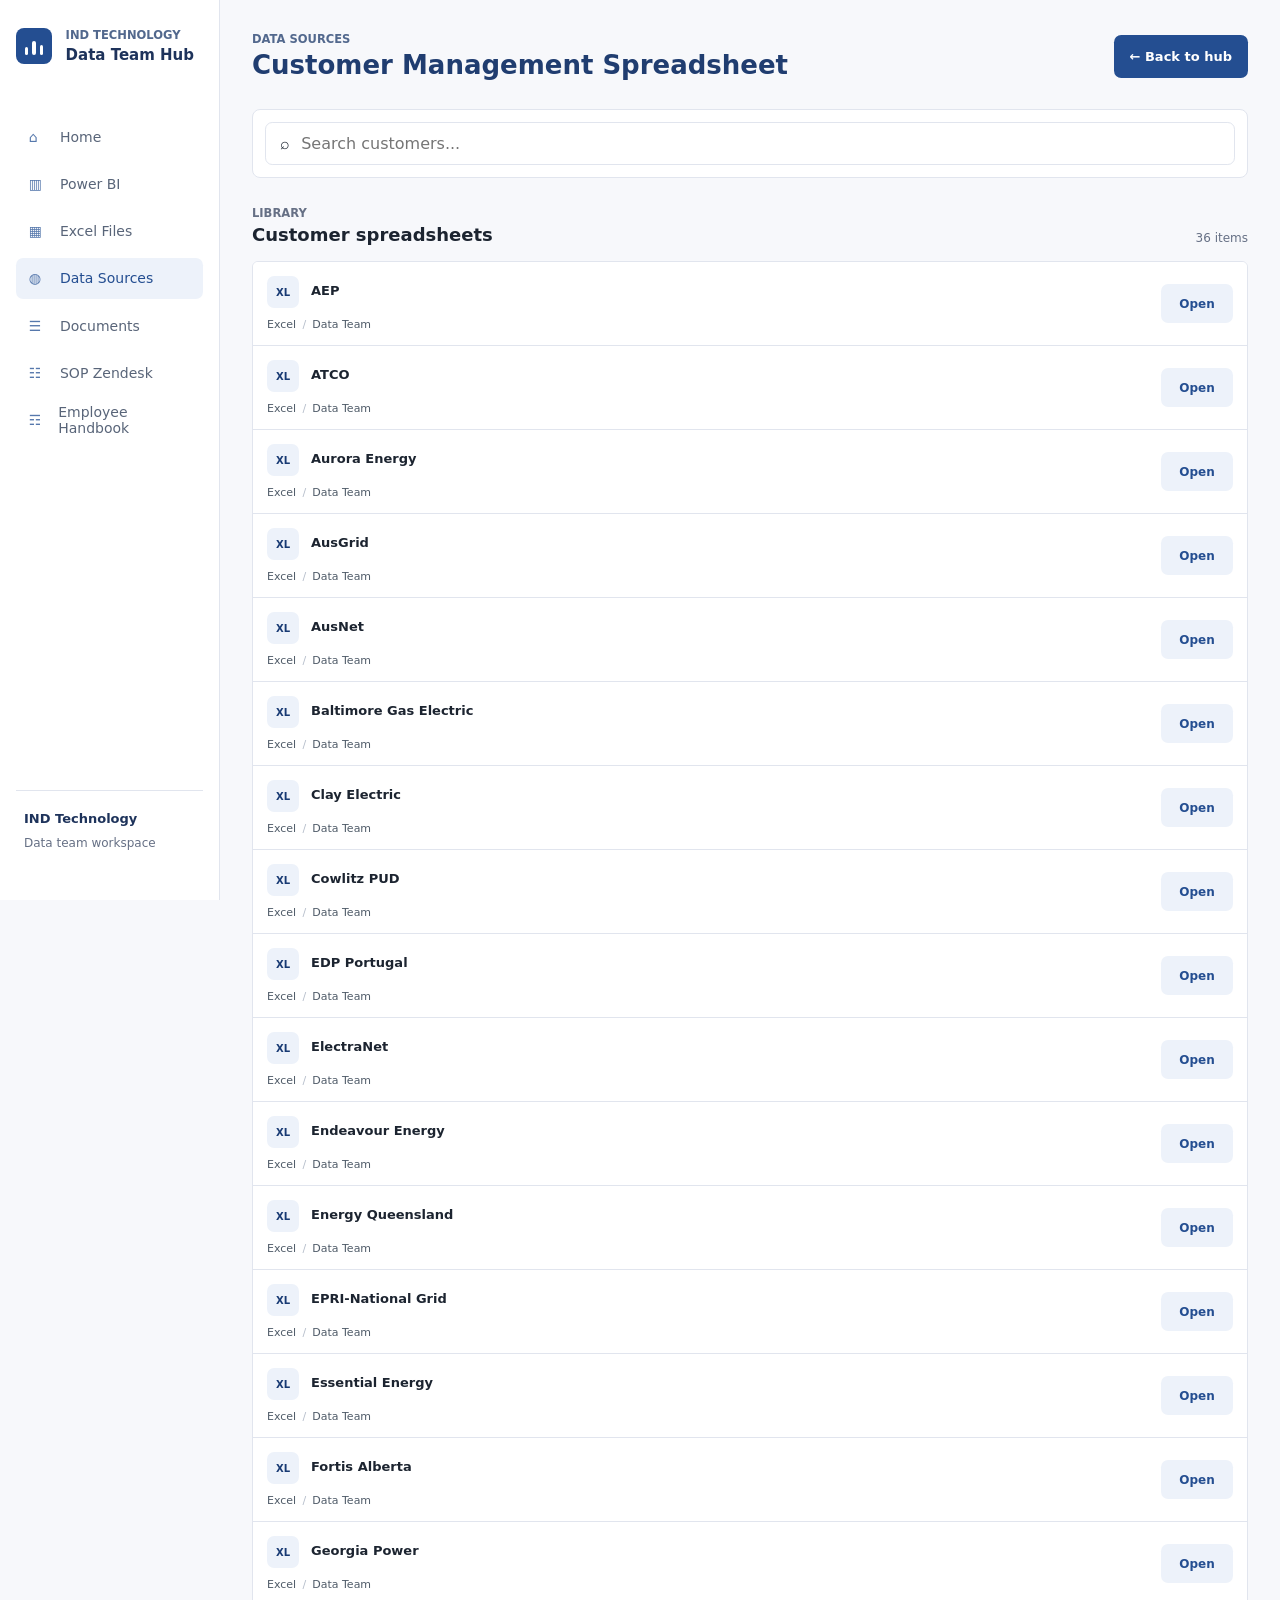
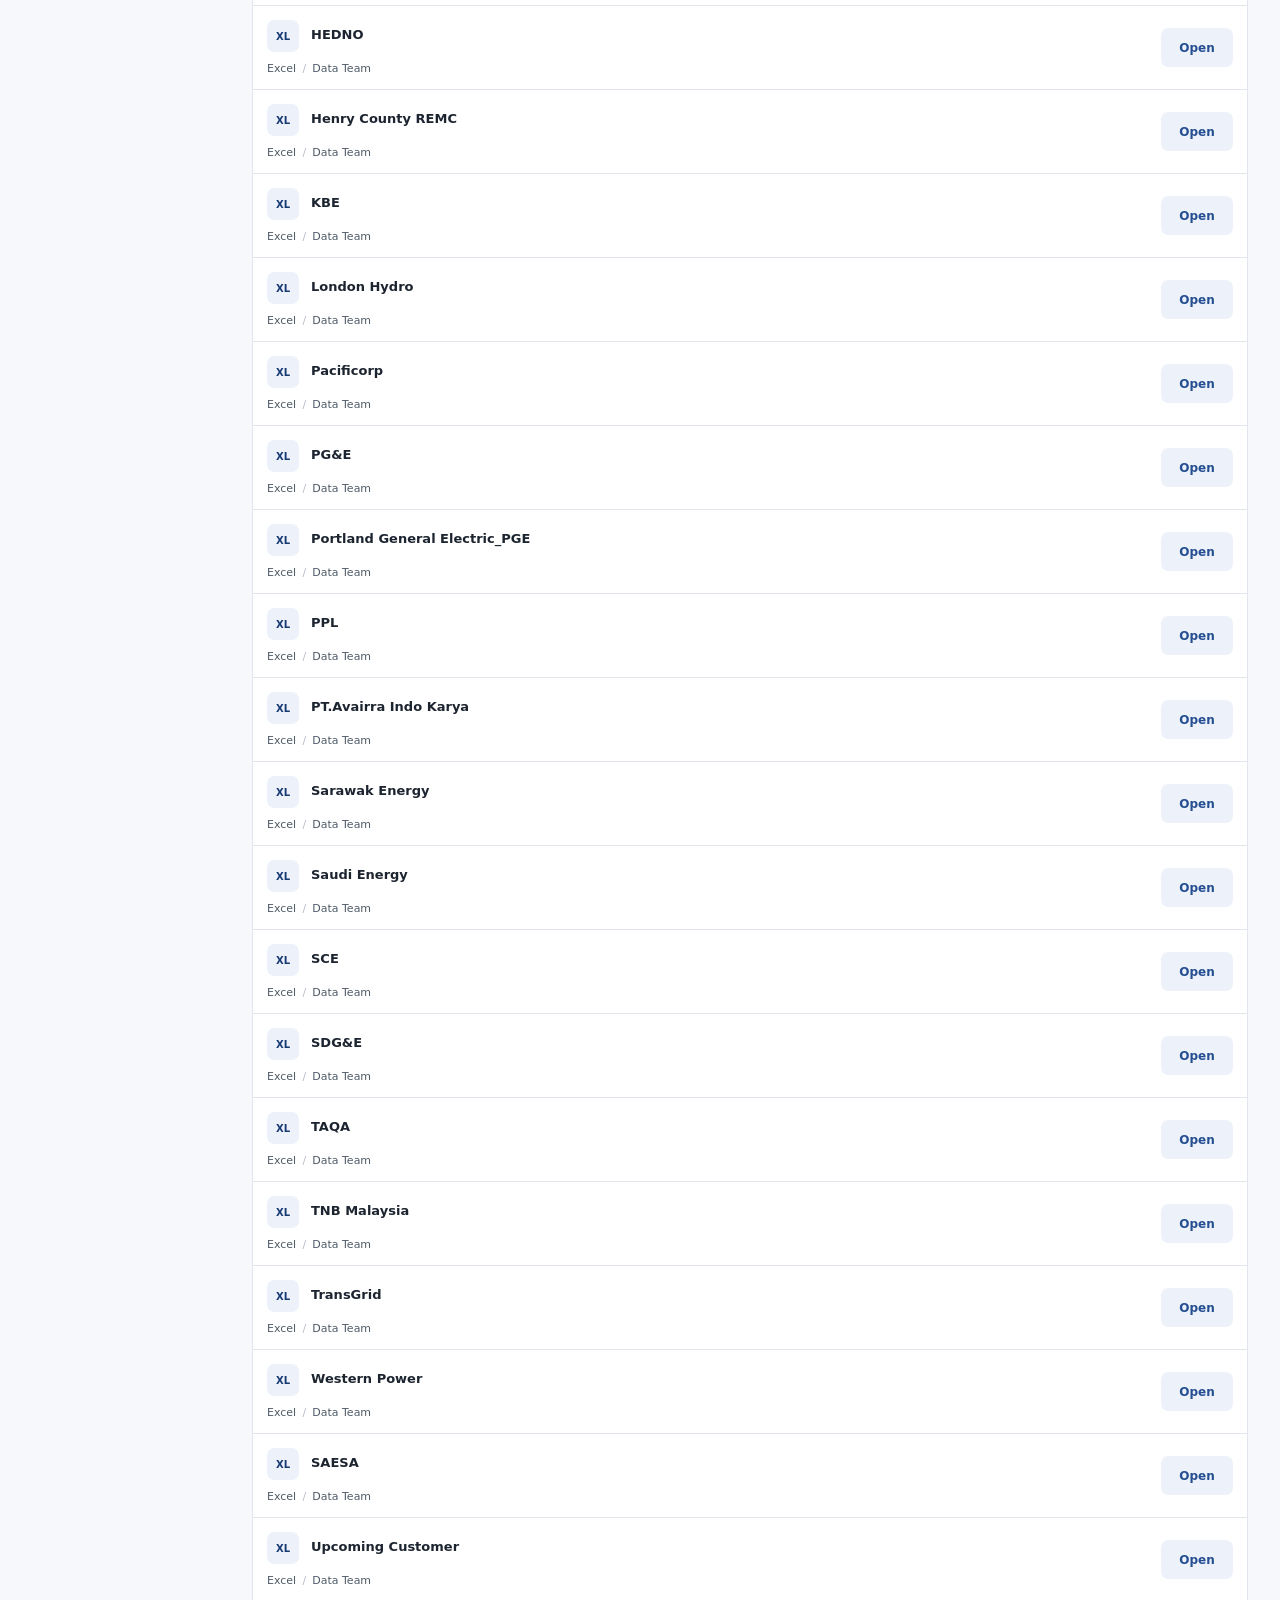
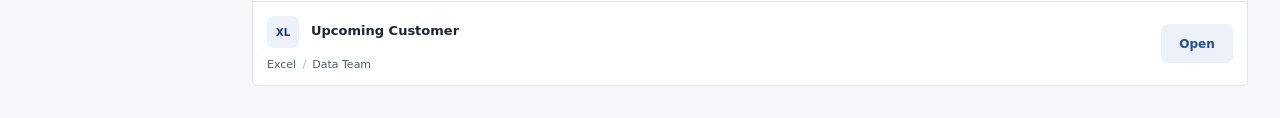
==== commit b7316616: "Add on another customer" ====
--- a/customer_management.html
+++ b/customer_management.html
@@ -130,7 +130,7 @@
         { name: "TNB Malaysia", url: "https://indtechnologyinc.sharepoint.com/:x:/s/IND.TDataTeam/IQBrtP0abV_pSqKCWm7vruDqAW1PKxLmkdCOOJ3EIzPOuhE?e=pw9xjO" },
         { name: "TransGrid", url: "https://indtechnologyinc.sharepoint.com/:x:/s/IND.TDataTeam/IQBUTyVPKMTAQ5uYN5liRMU9AQhigjjsDqADJldFLyZ1oTo?e=2PQGll" },
         { name: "Western Power", url: "https://indtechnologyinc.sharepoint.com/:x:/s/IND.TDataTeam/IQA6klHC-5XBSZ7UBGflv2krAU25ZXTZfUJkcT13oPUs72M?e=tp7lMe" },
-        { name: "Upcoming Customer", url: "#" },
+        { name: "SAESA", url: "https://indtechnologyinc.sharepoint.com/:x:/s/IND.TDataTeam/IQAI3glbueOySb0AQrjcHib1AZUEE2UpIg-0m7B6vGDxBoo?e=kZfhc8" },
         { name: "Upcoming Customer", url: "#" },
         { name: "Upcoming Customer", url: "#" }
       ];
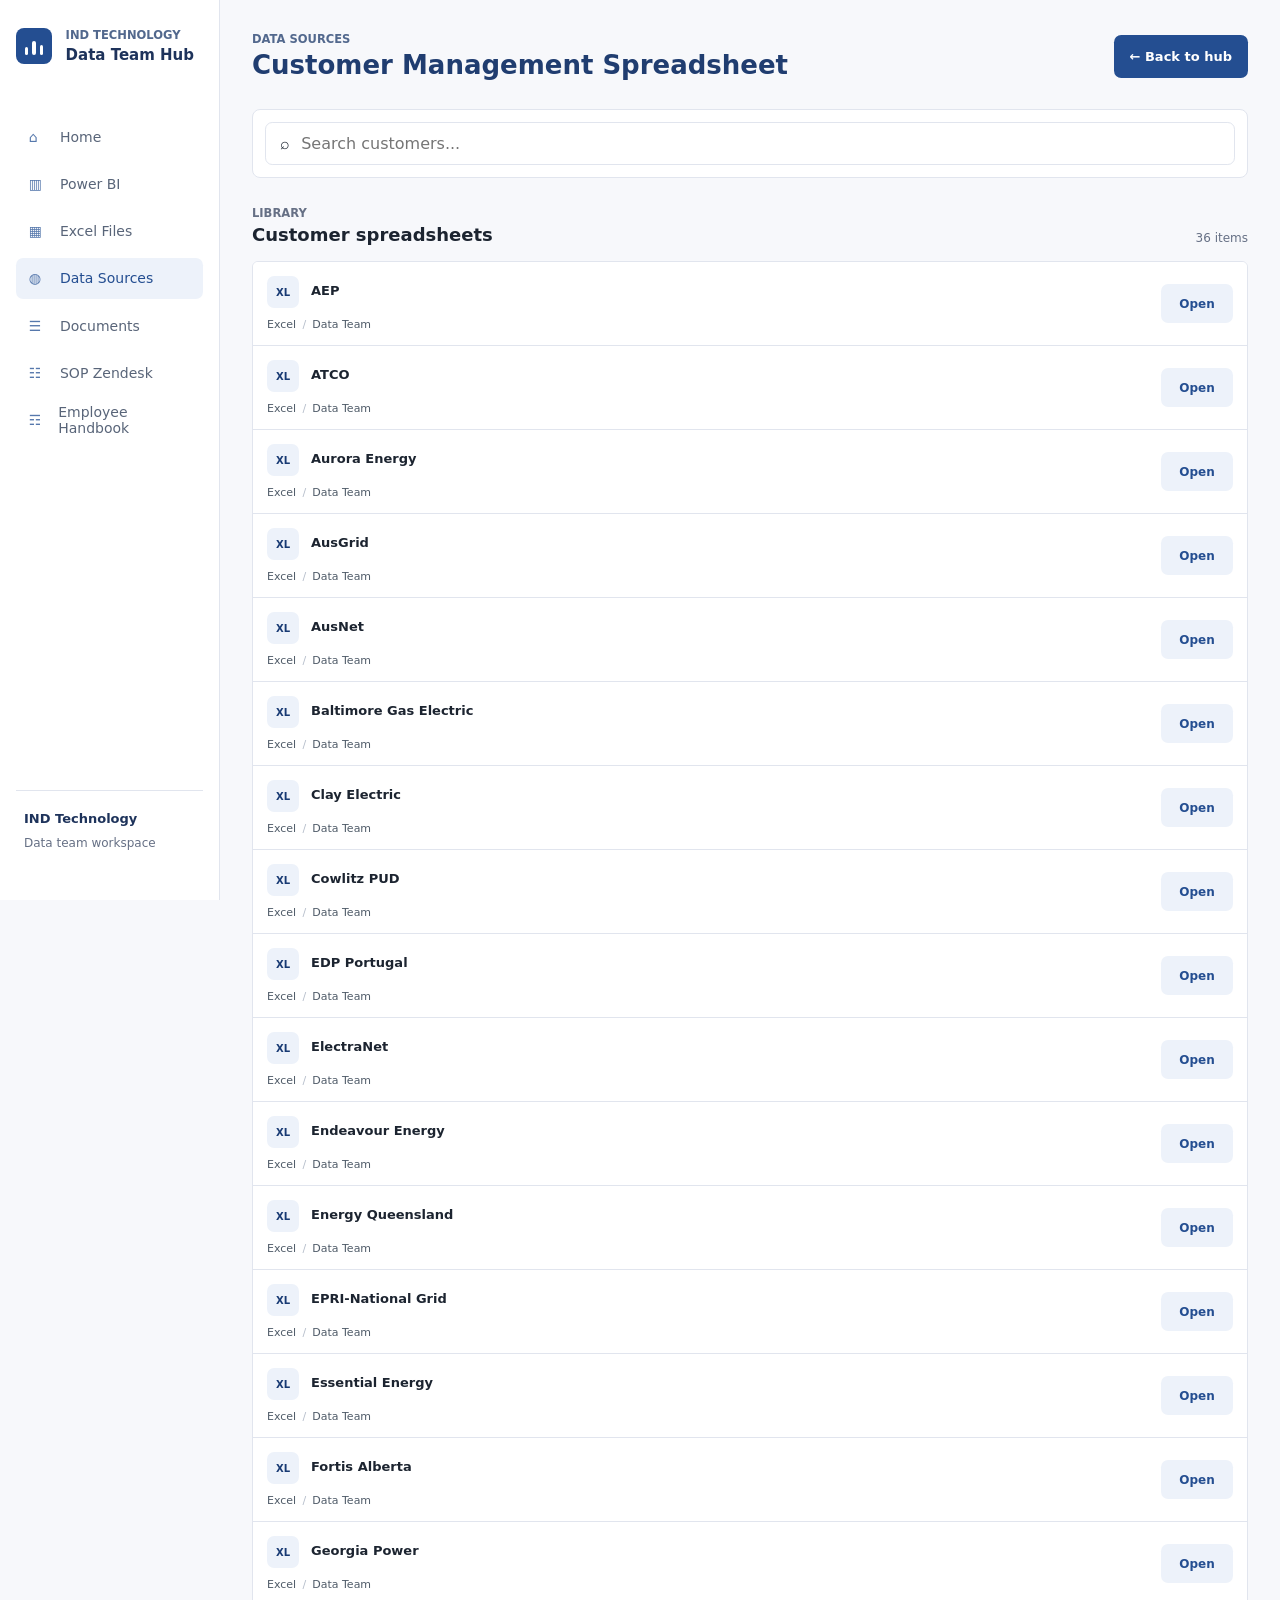
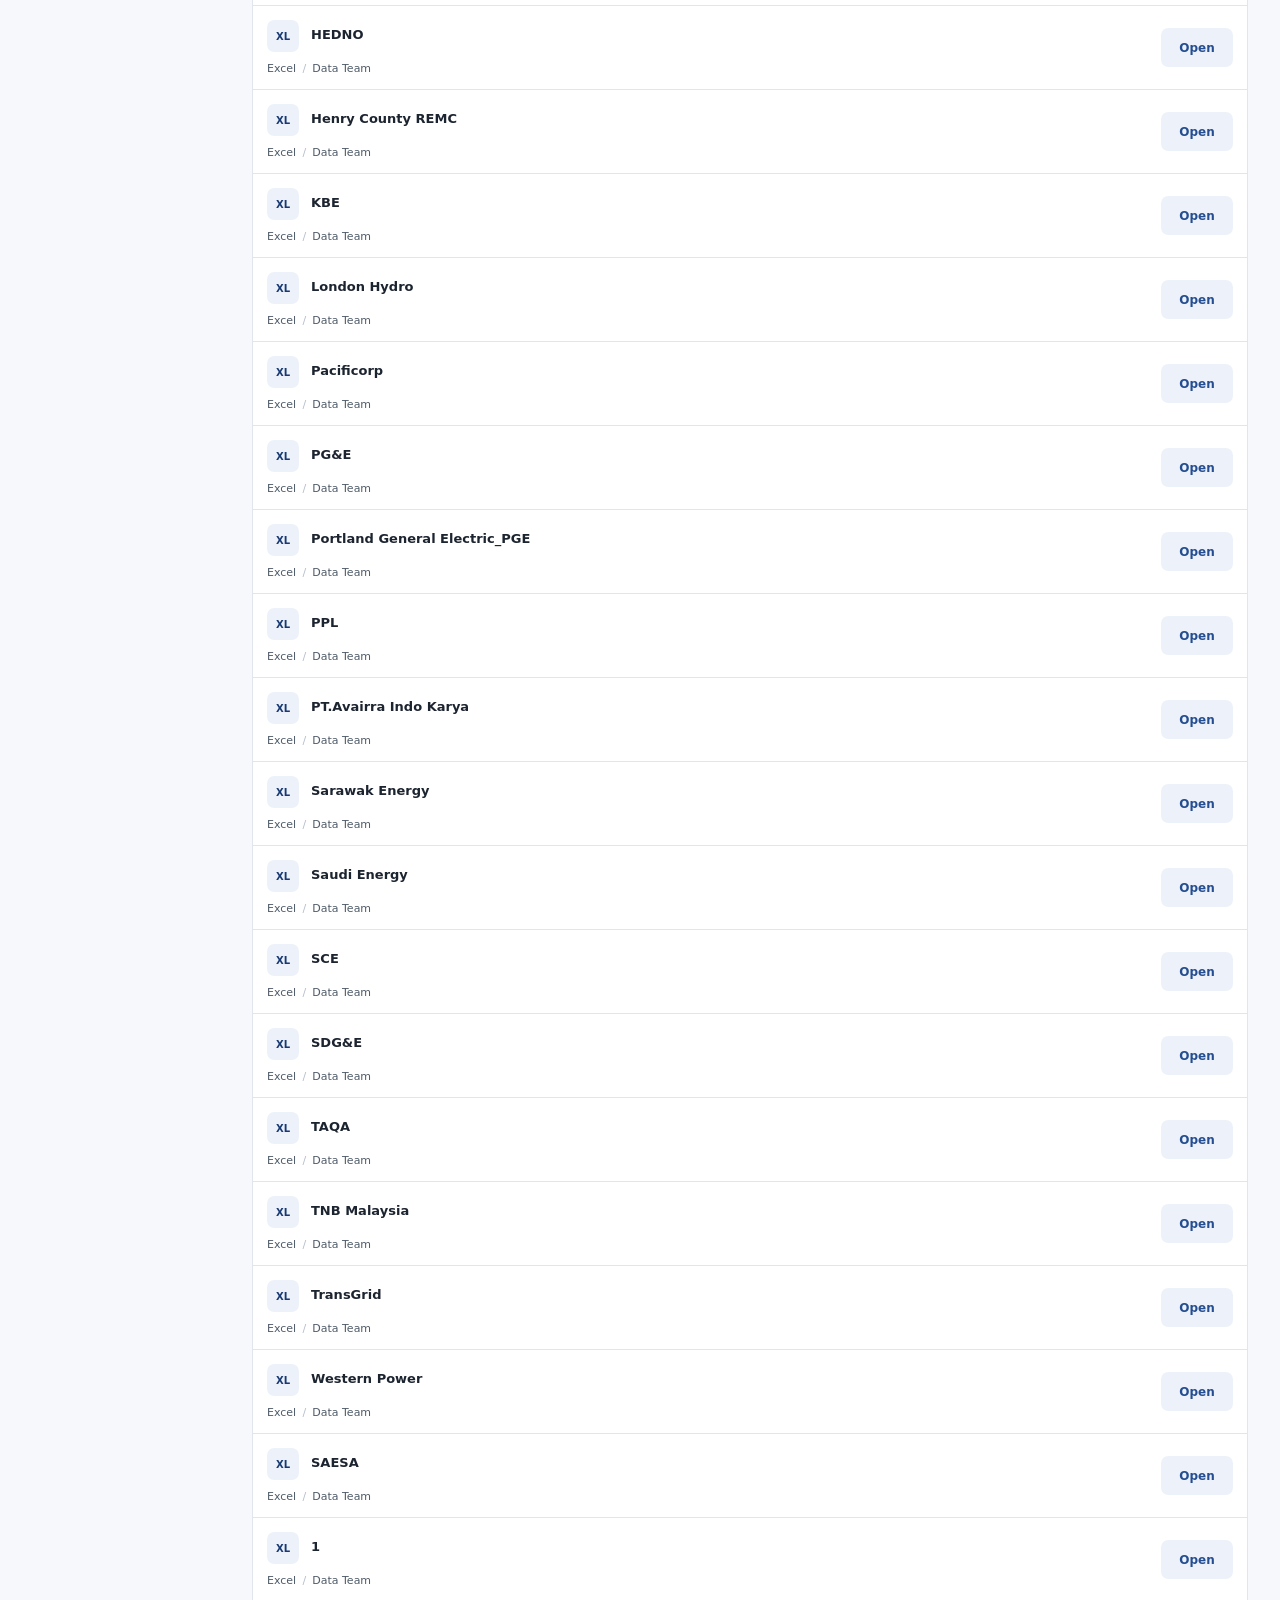
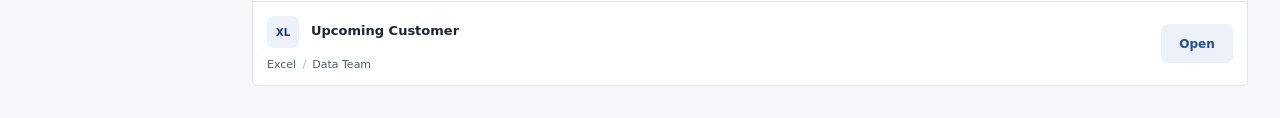
==== commit 13e53dd9: "add new customer" ====
--- a/customer_management.html
+++ b/customer_management.html
@@ -131,7 +131,7 @@
         { name: "TransGrid", url: "https://indtechnologyinc.sharepoint.com/:x:/s/IND.TDataTeam/IQBUTyVPKMTAQ5uYN5liRMU9AQhigjjsDqADJldFLyZ1oTo?e=2PQGll" },
         { name: "Western Power", url: "https://indtechnologyinc.sharepoint.com/:x:/s/IND.TDataTeam/IQA6klHC-5XBSZ7UBGflv2krAU25ZXTZfUJkcT13oPUs72M?e=tp7lMe" },
         { name: "SAESA", url: "https://indtechnologyinc.sharepoint.com/:x:/s/IND.TDataTeam/IQAI3glbueOySb0AQrjcHib1AZUEE2UpIg-0m7B6vGDxBoo?e=kZfhc8" },
-        { name: "Upcoming Customer", url: "#" },
+        { name: "1", url: "#" },
         { name: "Upcoming Customer", url: "#" }
       ];
 
